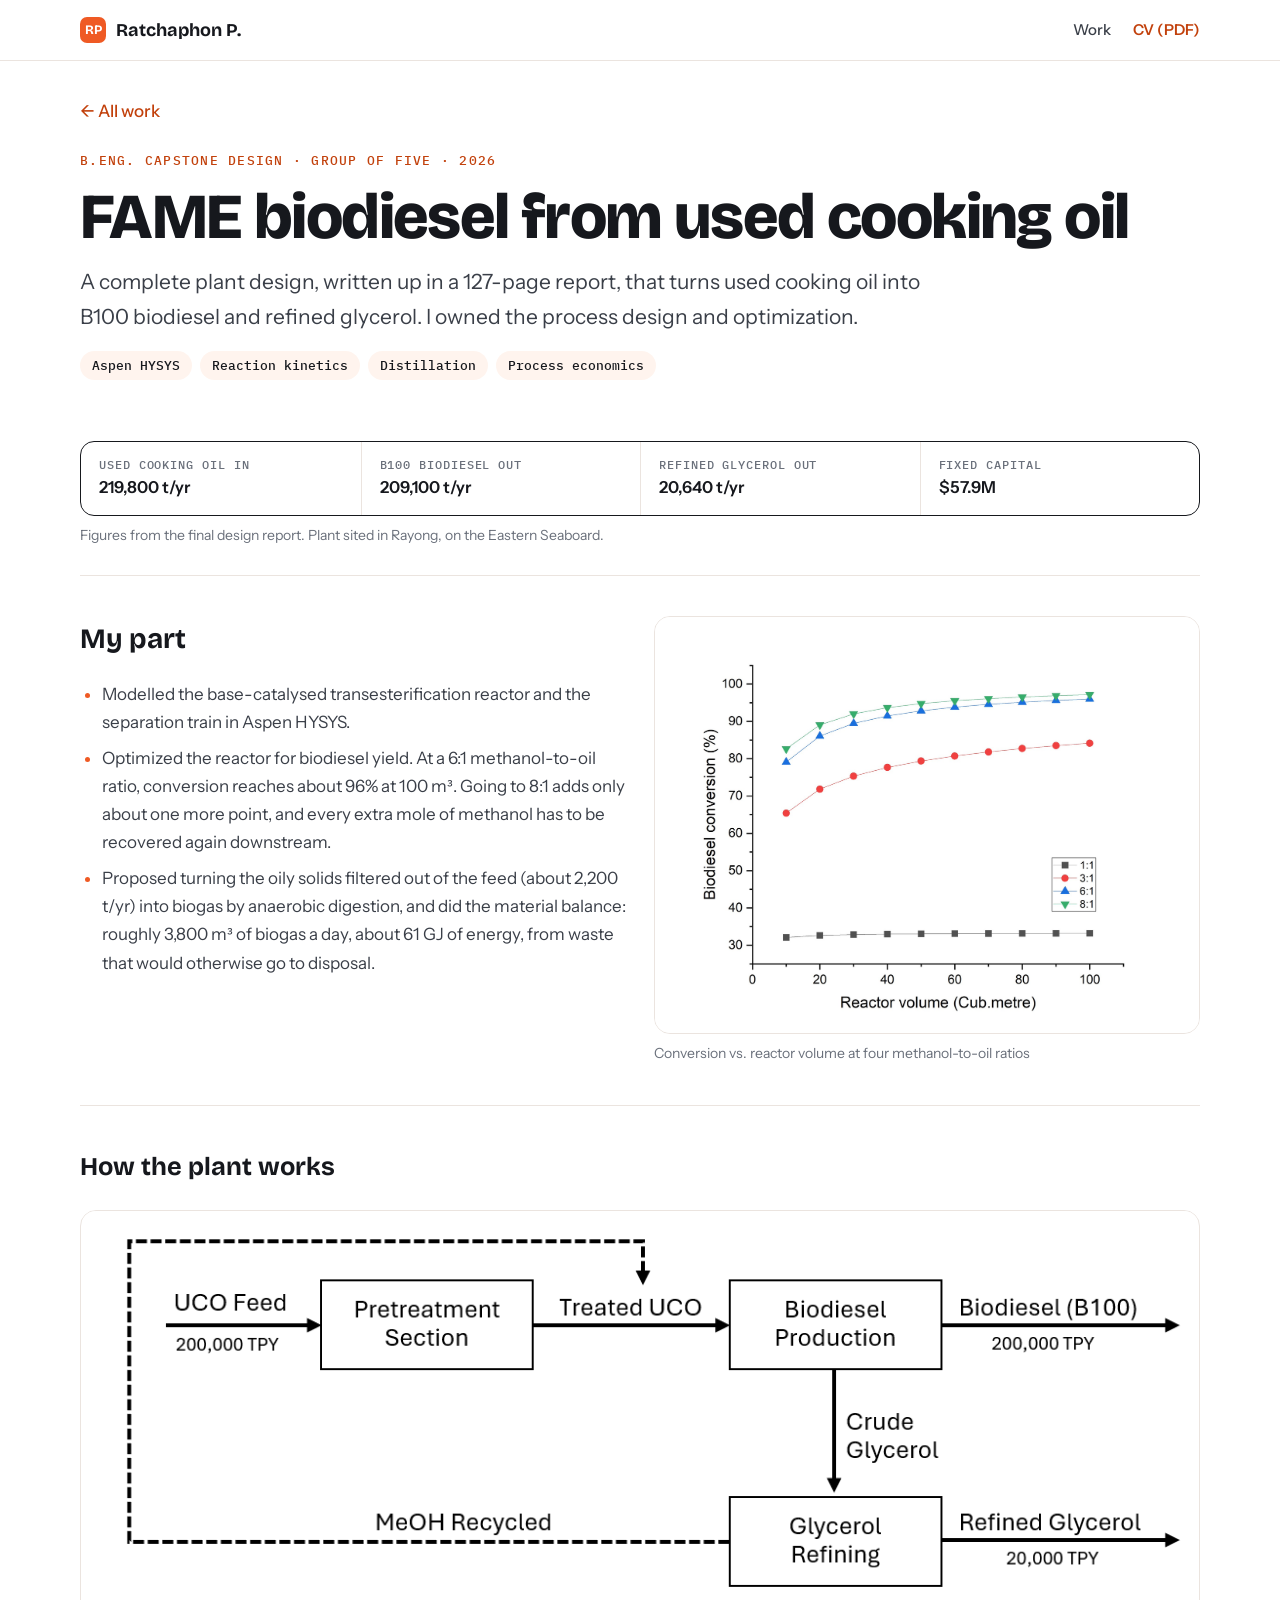
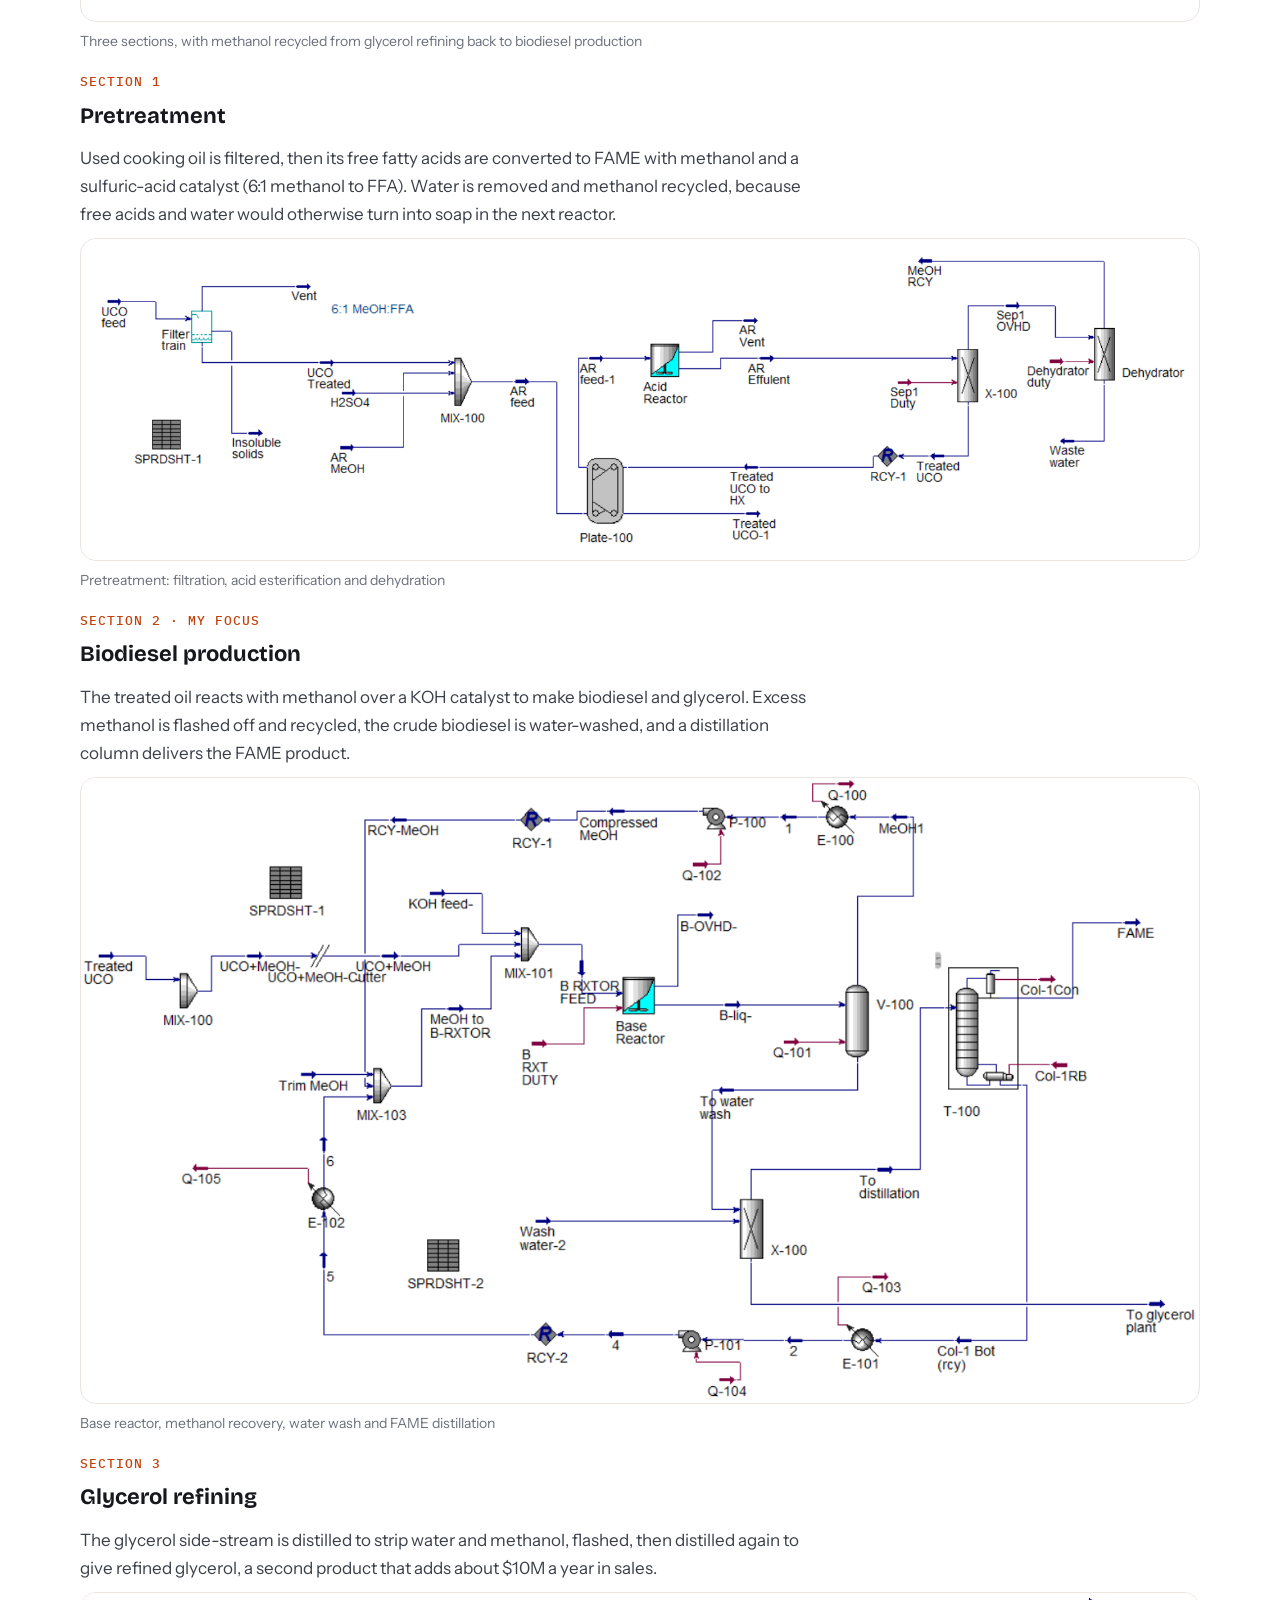
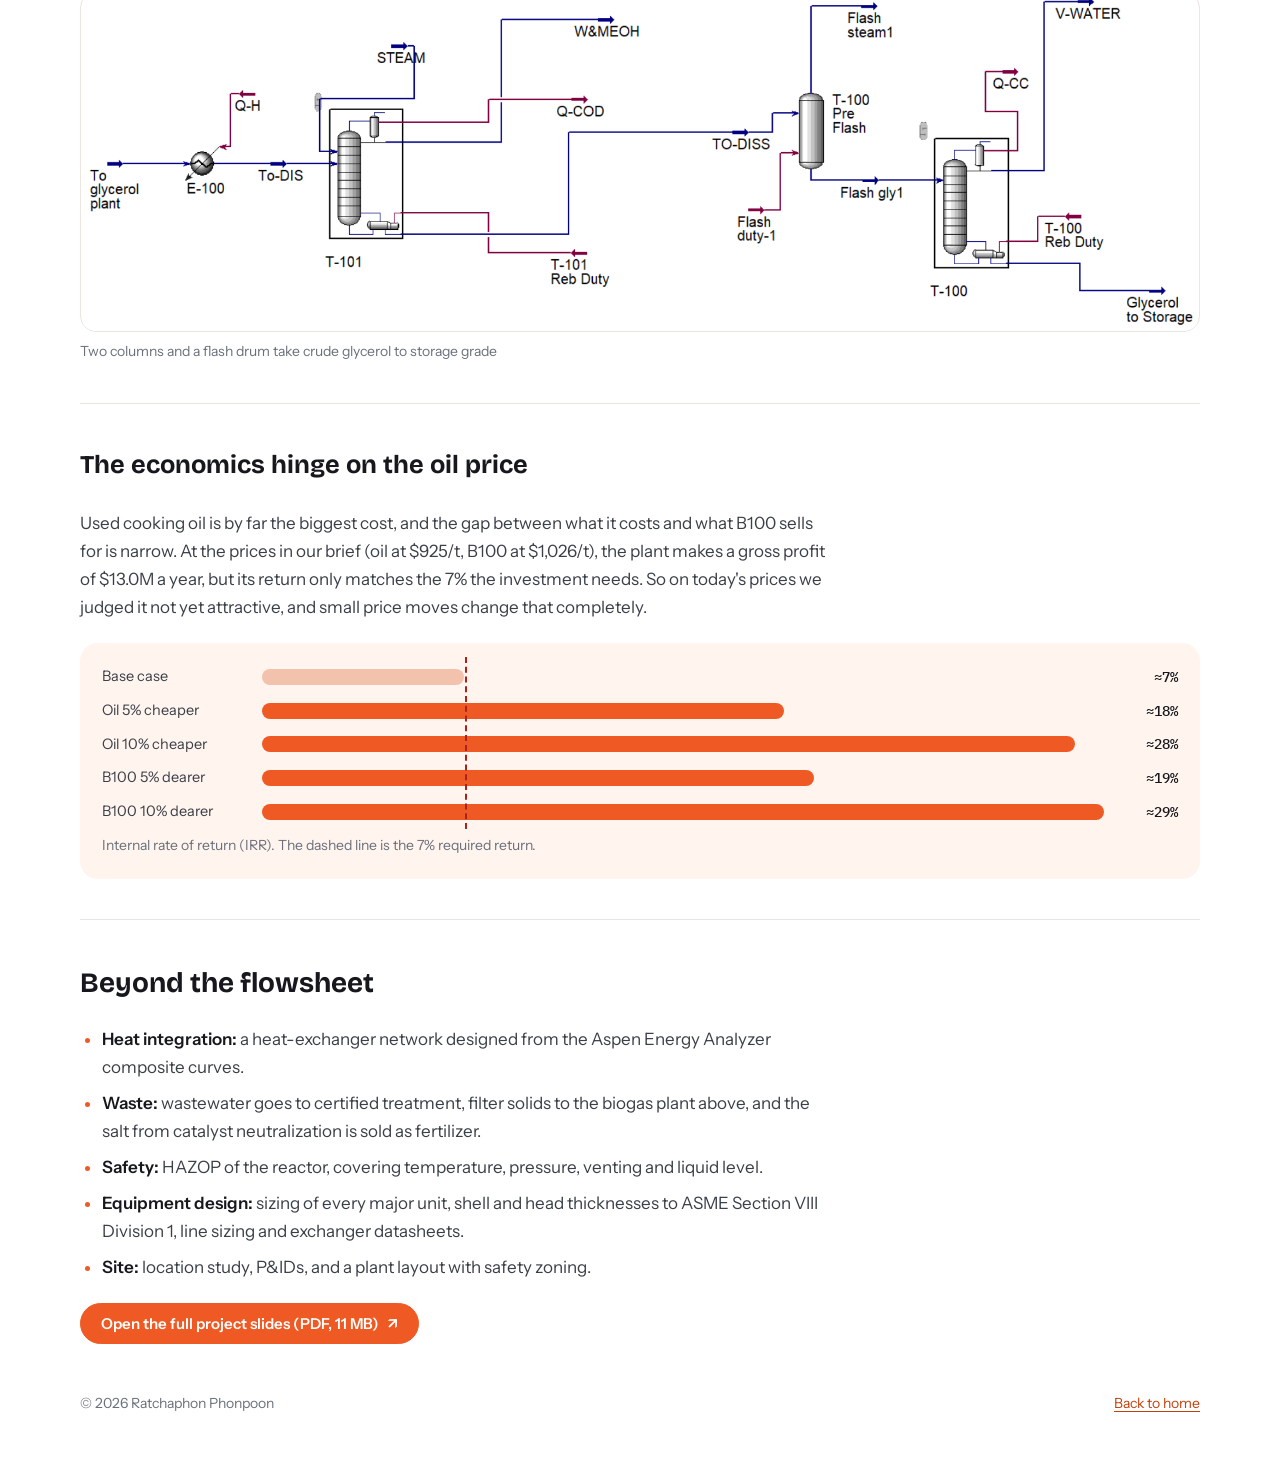
==== work/biodiesel.html @ aa471fcf "Initial portfolio site Static site for ratchapoom.com: home page, five project pages, browser-only d" ====
<!doctype html>
<html lang="en">
<head>
<meta charset="utf-8">
<meta name="viewport" content="width=device-width, initial-scale=1, viewport-fit=cover">
<title>FAME Biodiesel · Ratchaphon Phonpoon</title>
<link rel="preconnect" href="https://fonts.googleapis.com">
<link rel="preconnect" href="https://fonts.gstatic.com" crossorigin>
<link rel="stylesheet" href="https://fonts.googleapis.com/css2?family=Bricolage+Grotesque:opsz,wght@12..96,600;12..96,700;12..96,800&family=Instrument+Sans:wght@400;500;600&family=IBM+Plex+Mono:wght@500&family=Kalam&family=Anuphan:wght@400;600&display=swap">
<link rel="stylesheet" href="../style.css?v=3">
<style>
.two { display: grid; grid-template-columns: 1fr 1fr; gap: 28px; align-items: start; }
@media (max-width: 860px) { .two { grid-template-columns: 1fr; } }
.price { display: grid; grid-template-columns: 1fr 1fr; gap: 16px; }
@media (max-width: 560px) { .price { grid-template-columns: 1fr; } }
.case { border-radius: 18px; padding: 20px 22px; display: grid; gap: 6px; }
.case.loss { background: #fdecea; }
.case.win { background: var(--tint); }
.case p.k { font: 500 12px/1.2 var(--mono); letter-spacing: .08em; text-transform: uppercase; color: var(--muted); }
.case p.v { font: 800 34px/1.1 var(--display); letter-spacing: -.01em; }
.case.loss p.v { color: #a8231a; }
.case.win p.v { color: var(--orange-ink); }
.step { display: grid; gap: 10px; }
.step h3 { font-size: 22px; font-weight: 700; }
.step .n { font: 500 12.5px/1 var(--mono); color: var(--orange-ink); letter-spacing: .08em; text-transform: uppercase; }
.irr { position: relative; display: grid; gap: 10px; --lab: 150px; --val: 64px; background: var(--tint); border-radius: 18px; padding: 22px; }
.irr .row { display: grid; grid-template-columns: var(--lab) 1fr var(--val); gap: 10px; align-items: center; font-size: 14.5px; }
.irr i { display: block; height: 16px; border-radius: 8px; background: #f3c2ad; }
.irr .up i { background: var(--orange); }
.irr b { font: 500 14px var(--mono); color: var(--ink); text-align: right; }
.irr .hurdle { position: absolute; top: 14px; bottom: 50px; border-left: 2px dashed #a8231a; }
@media (max-width: 560px) { .irr { --lab: 108px; --val: 48px; } .irr .row { font-size: 13px; } }
</style>
</head>
<body>
<header class="top"><div class="wrap"><a class="brand" href="../index.html"><i>RP</i>Ratchaphon P.</a><nav><a href="../index.html#work">Work</a><a class="cv" href="../Ratchaphon_Resume.pdf" target="_blank" rel="noopener">CV (PDF)</a></nav></div></header>
<main class="wrap">
  <a class="back" href="../index.html#work">All work</a>
  <div class="page-head">
    <p class="eyebrow">B.Eng. Capstone Design · Group of five · 2026</p>
    <h1>FAME biodiesel from used cooking oil</h1>
    <p class="lede">A complete plant design, written up in a 127-page report, that turns used cooking oil into B100 biodiesel and refined glycerol. I owned the process design and optimization.</p>
    <div class="meta"><span>Aspen HYSYS</span><span>Reaction kinetics</span><span>Distillation</span><span>Process economics</span></div>
  </div>

  <dl class="facts" style="margin-bottom:8px">
    <div><dt>Used cooking oil in</dt><dd>219,800 t/yr</dd></div>
    <div><dt>B100 biodiesel out</dt><dd>209,100 t/yr</dd></div>
    <div><dt>Refined glycerol out</dt><dd>20,640 t/yr</dd></div>
    <div><dt>Fixed capital</dt><dd>$57.9M</dd></div>
  </dl>
  <p class="note" style="margin-bottom:28px">Figures from the final design report. Plant sited in Rayong, on the Eastern Seaboard.</p>

  <div class="block">
    <div class="two">
      <div class="prose">
        <h2 style="margin-top:0">My part</h2>
        <ul>
          <li>Modelled the base-catalysed transesterification reactor and the separation train in Aspen HYSYS.</li>
          <li>Optimized the reactor for biodiesel yield. At a 6:1 methanol-to-oil ratio, conversion reaches about 96% at 100 m³. Going to 8:1 adds only about one more point, and every extra mole of methanol has to be recovered again downstream.</li>
          <li>Proposed turning the oily solids filtered out of the feed (about 2,200 t/yr) into biogas by anaerobic digestion, and did the material balance: roughly 3,800 m³ of biogas a day, about 61 GJ of energy, from waste that would otherwise go to disposal.</li>
        </ul>
      </div>
    <figure class="fig"><div class="slot" style="aspect-ratio:1404/1075;background:#fff"><img src="../assets/b100-reactor.png" alt="Biodiesel conversion against reactor volume for methanol-to-oil ratios of 1:1, 3:1, 6:1 and 8:1" style="object-fit:contain" onerror="this.remove()"></div><figcaption>Conversion vs. reactor volume at four methanol-to-oil ratios</figcaption></figure>
    </div>
  </div>

  <div class="block">
    <h2>How the plant works</h2>
    <figure class="fig"><div class="slot" style="aspect-ratio:1142/420;background:#fff"><img src="../assets/b100-overview.png" alt="Block diagram: used cooking oil to pretreatment, biodiesel production and glycerol refining, with methanol recycled" style="object-fit:contain" onerror="this.remove()"></div><figcaption>Three sections, with methanol recycled from glycerol refining back to biodiesel production</figcaption></figure>

    <div class="step">
      <p class="n">Section 1</p>
      <h3>Pretreatment</h3>
      <p style="max-width:68ch">Used cooking oil is filtered, then its free fatty acids are converted to FAME with methanol and a sulfuric-acid catalyst (6:1 methanol to FFA). Water is removed and methanol recycled, because free acids and water would otherwise turn into soap in the next reactor.</p>
    <figure class="fig"><div class="slot" style="aspect-ratio:1836/529;background:#fff"><img src="../assets/b100-pretreatment.png" alt="Aspen HYSYS flowsheet of the pretreatment section" style="object-fit:contain" onerror="this.remove()"></div><figcaption>Pretreatment: filtration, acid esterification and dehydration</figcaption></figure>
    </div>
    <div class="step">
      <p class="n">Section 2 · my focus</p>
      <h3>Biodiesel production</h3>
      <p style="max-width:68ch">The treated oil reacts with methanol over a KOH catalyst to make biodiesel and glycerol. Excess methanol is flashed off and recycled, the crude biodiesel is water-washed, and a distillation column delivers the FAME product.</p>
    <figure class="fig"><div class="slot" style="aspect-ratio:1388/777;background:#fff"><img src="../assets/b100-biodiesel.png" alt="Aspen HYSYS flowsheet of the biodiesel section" style="object-fit:contain" onerror="this.remove()"></div><figcaption>Base reactor, methanol recovery, water wash and FAME distillation</figcaption></figure>
    </div>
    <div class="step">
      <p class="n">Section 3</p>
      <h3>Glycerol refining</h3>
      <p style="max-width:68ch">The glycerol side-stream is distilled to strip water and methanol, flashed, then distilled again to give refined glycerol, a second product that adds about $10M a year in sales.</p>
    <figure class="fig"><div class="slot" style="aspect-ratio:1746/531;background:#fff"><img src="../assets/b100-glycerol.png" alt="Aspen HYSYS flowsheet of the glycerol refining section" style="object-fit:contain" onerror="this.remove()"></div><figcaption>Two columns and a flash drum take crude glycerol to storage grade</figcaption></figure>
    </div>
  </div>

  <div class="block">
    <h2>The economics hinge on the oil price</h2>
    <p style="max-width:68ch">Used cooking oil is by far the biggest cost, and the gap between what it costs and what B100 sells for is narrow. At the prices in our brief (oil at $925/t, B100 at $1,026/t), the plant makes a gross profit of $13.0M a year, but its return only matches the 7% the investment needs. So on today's prices we judged it not yet attractive, and small price moves change that completely.</p>
    <div class="irr">
      <div class="row"><span>Base case</span><i style="width:24%"></i><b>≈7%</b></div>
      <div class="row up"><span>Oil 5% cheaper</span><i style="width:62%"></i><b>≈18%</b></div>
      <div class="row up"><span>Oil 10% cheaper</span><i style="width:96.5%"></i><b>≈28%</b></div>
      <div class="row up"><span>B100 5% dearer</span><i style="width:65.5%"></i><b>≈19%</b></div>
      <div class="row up"><span>B100 10% dearer</span><i style="width:100%"></i><b>≈29%</b></div>
      <p class="note">Internal rate of return (IRR). The dashed line is the 7% required return.</p>
      <div class="hurdle" style="left:calc(22px + var(--lab) + 10px + (100% - 64px - var(--lab) - var(--val)) * .241)"></div>
    </div>
  </div>

  <div class="block">
    <div class="prose">
      <h2 style="margin-top:0">Beyond the flowsheet</h2>
      <ul>
        <li><strong>Heat integration:</strong> a heat-exchanger network designed from the Aspen Energy Analyzer composite curves.</li>
        <li><strong>Waste:</strong> wastewater goes to certified treatment, filter solids to the biogas plant above, and the salt from catalyst neutralization is sold as fertilizer.</li>
        <li><strong>Safety:</strong> HAZOP of the reactor, covering temperature, pressure, venting and liquid level.</li>
        <li><strong>Equipment design:</strong> sizing of every major unit, shell and head thicknesses to ASME Section VIII Division 1, line sizing and exchanger datasheets.</li>
        <li><strong>Site:</strong> location study, P&amp;IDs, and a plant layout with safety zoning.</li>
      </ul>
    </div>
    <div class="actions"><a class="btn primary arrow" href="../assets/b100-slides.pdf" target="_blank" rel="noopener">Open the full project slides (PDF, 11 MB) </a></div>
  </div>
</main>
<footer class="wrap"><span>© 2026 Ratchaphon Phonpoon</span><a href="../index.html">Back to home</a></footer>
</body>
</html>
---- style.css ----
/* Ratchaphon Phonpoon — portfolio. KMUTT orange on white (light only for now). */
:root {
  --bg: #ffffff;
  --tint: #fff4ee;          /* orange-tinted panel */
  --tint-2: #ffe8dc;
  --ink: #16181d;
  --body: #3a3f48;
  --muted: #6a707b;
  --rule: #ebe4df;
  --orange: #ef5a24;        /* KMUTT orange: fills, strokes, large type */
  --orange-ink: #c2410c;    /* orange that passes contrast for small text */
  --navy: #0f1724;
  --red-pen: #d6281e;       /* redline annotations */
  --display: "Bricolage Grotesque", "Segoe UI", system-ui, sans-serif;
  --sans: "Instrument Sans", "Anuphan", system-ui, -apple-system, "Segoe UI", sans-serif;
  --mono: "IBM Plex Mono", ui-monospace, Consolas, monospace;
  --hand: "Kalam", "Comic Sans MS", cursive;
  color-scheme: light;
}
* { box-sizing: border-box; }
html { scroll-behavior: smooth; }
@media (prefers-reduced-motion: reduce) { html { scroll-behavior: auto; } * { transition: none !important; } }
body { margin: 0; background: var(--bg); color: var(--body); font: 17px/1.65 var(--sans); padding-inline: 20px; }
.wrap { max-width: 1120px; margin-inline: auto; }
.narrow { max-width: 760px; }
h1, h2, h3 { color: var(--ink); margin: 0; text-wrap: balance; font-family: var(--display); }
p { margin: 0; }
a { color: var(--orange-ink); text-underline-offset: 3px; }
a:focus-visible, button:focus-visible, input:focus-visible, summary:focus-visible { outline: 2.5px solid var(--orange); outline-offset: 3px; border-radius: 3px; }
img { max-width: 100%; display: block; }
strong { color: var(--ink); font-weight: 600; }

/* ---------- top bar ---------- */
.top { position: sticky; top: env(safe-area-inset-top, 0px); z-index: 20; background: rgba(255,255,255,.92); backdrop-filter: blur(10px); border-bottom: 1px solid var(--rule); margin-inline: -20px; padding-inline: 20px; }
.top .wrap { display: flex; align-items: center; justify-content: space-between; gap: 16px; height: 60px; }
.brand { display: flex; align-items: center; gap: 10px; font: 700 18px/1 var(--display); color: var(--ink); text-decoration: none; white-space: nowrap; }
.brand i { width: 26px; height: 26px; border-radius: 7px; background: var(--orange); color: #fff; display: grid; place-items: center; font: 700 13px/1 var(--display); font-style: normal; }
.top nav { display: flex; gap: 22px; font-size: 15px; font-weight: 500; }
.top nav a { color: var(--body); text-decoration: none; white-space: nowrap; }
.top nav a:hover { color: var(--orange-ink); }
.top nav .cv { color: var(--orange-ink); font-weight: 600; }
@media (max-width: 760px) {
  .top .wrap { flex-wrap: wrap; height: auto; padding-block: 10px 0; row-gap: 4px; }
  .top nav { order: 3; width: 100%; flex-wrap: wrap; gap: 4px 18px; padding-block: 4px 10px; font-size: 14.5px; }
  .section { scroll-margin-top: 100px; }
}

/* ---------- shared bits ---------- */
.eyebrow { font: 500 12.5px/1.2 var(--mono); letter-spacing: .1em; text-transform: uppercase; color: var(--orange-ink); }
.btn { display: inline-flex; align-items: center; gap: 8px; padding: 12px 20px; border-radius: 999px; font: 600 15px/1 var(--sans); text-decoration: none; border: 1.5px solid var(--ink); color: var(--ink); background: #fff; cursor: pointer; transition: transform .15s ease, background .15s ease; }
.btn:hover { transform: translateY(-1px); }
.btn.primary { background: var(--orange); border-color: var(--orange); color: #fff; }
.btn.primary:hover { background: #e14d18; }
.actions { display: flex; flex-wrap: wrap; gap: 12px; }
.arrow::after { content: "↗"; font-family: var(--sans); }
.redline { font: 400 21px/1.2 var(--hand); color: var(--red-pen); }
.todo { font: 400 16px/1.4 var(--hand); color: var(--red-pen); border: 1.5px dashed var(--red-pen); border-radius: 6px; padding: 4px 10px; display: inline-block; }
.section { padding-block: 88px; border-top: 1px solid var(--rule); scroll-margin-top: 60px; }
.section-head { display: grid; gap: 10px; margin-bottom: 44px; max-width: 640px; }
.section-head h2 { font-size: clamp(30px, 4.4vw, 44px); font-weight: 700; line-height: 1.08; letter-spacing: -.015em; }

/* photo slot: shows its label until the image file exists */
.slot { position: relative; background: var(--tint); border: 1.5px dashed #f2b69c; border-radius: 16px; overflow: hidden; display: grid; place-items: center; text-align: center; color: var(--orange-ink); font: 500 13px/1.4 var(--mono); padding: 12px; }
.slot img { position: absolute; inset: 0; width: 100%; height: 100%; object-fit: cover; }
.slot:has(img) { border-style: solid; border-color: var(--rule); }

/* ---------- home: hero ---------- */
.hero { display: grid; grid-template-columns: 1.25fr .75fr; gap: 56px; align-items: center; padding-block: 72px 64px; }
@media (max-width: 860px) { .hero { grid-template-columns: 1fr; gap: 36px; padding-block: 48px; } }
.hero h1 { font-size: clamp(46px, 7.4vw, 88px); font-weight: 800; line-height: .98; letter-spacing: -.03em; margin-top: 8px; }
.hero h1 .dot { color: var(--orange); }
.nick { display: flex; align-items: center; gap: 8px; transform: rotate(-2deg); transform-origin: left; }
.nick svg { flex: none; }
.hero .intro { font-size: clamp(18px, 2vw, 20px); max-width: 58ch; margin-top: 22px; }
.hero .actions { margin-top: 30px; }
.portrait img { object-position: center 20%; }
.portrait { aspect-ratio: 4 / 5; border-radius: 28px 28px 28px 120px; box-shadow: 14px 14px 0 var(--orange); }
@media (max-width: 860px) {
  /* phones & tablets: photo sits beside the name instead of under the intro */
  .hero { grid-template-columns: 1fr auto; grid-template-areas: "nick nick" "name photo" "intro intro" "act act"; column-gap: 16px; row-gap: 0; align-items: center; }
  .hero > div:first-child { display: contents; }
  .hero .nick { grid-area: nick; margin-bottom: 6px; }
  .hero h1 { grid-area: name; margin-top: 0; font-size: clamp(30px, 8.4vw, 64px); }
  .hero .intro { grid-area: intro; }
  .hero .actions { grid-area: act; }
  .portrait { grid-area: photo; width: clamp(96px, 27vw, 210px); border-radius: 16px 16px 16px 44px; box-shadow: 7px 7px 0 var(--orange); margin-right: 7px; font-size: 10px; }
}

.facts { display: grid; grid-template-columns: repeat(4, 1fr); border: 1.5px solid var(--ink); border-radius: 14px; overflow: hidden; margin-bottom: 72px; }
.facts div { padding: 16px 18px; border-left: 1px solid var(--rule); }
.facts div:first-child { border-left: 0; }
.facts dt { font: 500 11.5px/1.2 var(--mono); letter-spacing: .08em; text-transform: uppercase; color: var(--muted); }
.facts dd { margin: 6px 0 0; font: 600 16.5px/1.3 var(--sans); color: var(--ink); }
@media (max-width: 760px) {
  .facts { grid-template-columns: 1fr 1fr; }
  .facts div:nth-child(3) { border-left: 0; }
  .facts div:nth-child(n+3) { border-top: 1px solid var(--rule); }
}

/* ---------- home: work cards ---------- */
.works { display: grid; grid-template-columns: 1fr 1fr; gap: 56px 48px; }
.works .card:nth-child(even) { margin-top: 96px; }
@media (max-width: 760px) { .works { grid-template-columns: 1fr; gap: 48px; } .works .card:nth-child(even) { margin-top: 0; } }
.card { display: grid; gap: 14px; text-decoration: none; color: inherit; }
.card .art { background: var(--tint); border-radius: 22px; aspect-ratio: 16 / 10; display: grid; place-items: center; overflow: hidden; transition: background .2s ease; }
.card:nth-child(4n+1) .art { border-radius: 72px 22px 22px 22px; }
.card:nth-child(4n+2) .art { border-radius: 22px 22px 72px 22px; }
.card:nth-child(4n+3) .art { border-radius: 22px 72px 22px 22px; }
.card .art svg { width: 78%; height: auto; }
.card:hover .art { background: var(--tint-2); }
.card .tag { font: 500 12px/1 var(--mono); letter-spacing: .08em; text-transform: uppercase; color: var(--muted); margin-top: 6px; }
.card h3 { font-size: clamp(24px, 2.6vw, 30px); font-weight: 600; line-height: 1.15; }
.card h3::after { content: " ↗"; color: var(--orange); font-family: var(--sans); font-size: .8em; }
.card p { max-width: 50ch; }
.card:hover h3 { color: var(--orange-ink); }
/* line-art strokes */
.art .s { fill: none; stroke: var(--orange); stroke-width: 2.2; stroke-linecap: round; stroke-linejoin: round; }
.art .t { fill: none; stroke: #f3a888; stroke-width: 1.6; }
.art .f { fill: var(--orange); }
.art .w { fill: #fff; stroke: var(--orange); stroke-width: 2.2; }
.art text { font: 600 12px var(--mono); fill: var(--orange-ink); }

/* ---------- activities ---------- */
.acts { display: grid; grid-template-columns: repeat(3, 1fr); gap: 28px; }
@media (max-width: 860px) { .acts { grid-template-columns: 1fr; } .act { max-width: 460px; } }
.act { display: grid; gap: 12px; align-content: start; }
.act .slot { aspect-ratio: 4 / 5; }
.act .when { font: 500 12.5px/1 var(--mono); color: var(--muted); }
.act h3 { font-size: 21px; font-weight: 600; }

/* ---------- about / cv snapshot ---------- */
.about { display: grid; grid-template-columns: 1fr 1fr; gap: 48px; }
@media (max-width: 760px) { .about { grid-template-columns: 1fr; } }
.about h3 { font: 500 12.5px/1.2 var(--mono); letter-spacing: .1em; text-transform: uppercase; color: var(--muted); margin-bottom: 14px; }
.entry { padding-block: 14px; border-top: 1px solid var(--rule); display: grid; gap: 2px; }
.entry b { color: var(--ink); font-weight: 600; }
.entry span { color: var(--muted); font-size: 15px; }
.chips { display: flex; flex-wrap: wrap; gap: 8px; }
.chips span { background: var(--tint); color: var(--ink); border-radius: 999px; padding: 6px 12px; font-size: 14.5px; }

/* ---------- contact / footer ---------- */
.contact { background: var(--orange); color: #fff; border-radius: 32px 32px 32px 110px; padding: 56px clamp(24px, 5vw, 64px); display: grid; gap: 18px; margin-block: 24px 40px; }
.contact h2 { color: #fff; font-size: clamp(30px, 4.6vw, 48px); font-weight: 700; line-height: 1.05; letter-spacing: -.02em; }
.contact p { max-width: 55ch; font-size: 18px; }
.contact .actions a { border-color: #fff; }
.contact .btn.light { background: #fff; color: var(--orange-ink); }
.contact .btn.ghost { background: transparent; color: #fff; }
.contact .mail { font: 500 17px/1.4 var(--mono); color: #fff; user-select: all; overflow-wrap: anywhere; }
footer { padding-block: 8px 48px; font-size: 14px; color: var(--muted); display: flex; flex-wrap: wrap; justify-content: space-between; gap: 8px; }

/* ---------- detail pages ---------- */
.back { display: inline-block; margin-top: 36px; font-weight: 500; text-decoration: none; }
.back::before { content: "← "; }
.page-head { padding-block: 28px 44px; display: grid; gap: 16px; }
.page-head h1 { font-size: clamp(38px, 6vw, 64px); font-weight: 800; line-height: 1.02; letter-spacing: -.025em; }
.page-head .lede { font-size: clamp(18px, 2vw, 21px); max-width: 60ch; }
.meta { display: flex; flex-wrap: wrap; gap: 8px; }
.meta span { font: 500 13px/1 var(--mono); background: var(--tint); color: var(--ink); padding: 8px 12px; border-radius: 999px; }
.prose { display: grid; gap: 18px; max-width: 68ch; }
.prose h2 { font-size: 28px; font-weight: 700; margin-top: 28px; }
.prose ul { margin: 0; padding-left: 22px; display: grid; gap: 8px; }
.prose li::marker { color: var(--orange); }
.block { padding-block: 40px; border-top: 1px solid var(--rule); display: grid; gap: 22px; }
.figs { display: grid; grid-template-columns: repeat(auto-fit, minmax(300px, 1fr)); gap: 20px; }
.fig { display: grid; gap: 8px; margin: 0; }
.fig .slot { aspect-ratio: 16 / 10; }
.fig.tall .slot { aspect-ratio: 3 / 4; }
.fig figcaption { font-size: 14px; color: var(--muted); }
.callout { background: var(--tint); border-radius: 18px; padding: 22px 24px; display: grid; gap: 10px; }
.callout h3 { font-size: 20px; font-weight: 600; }
.steps { counter-reset: s; list-style: none; padding: 0; margin: 0; display: grid; gap: 10px; }
.steps li { counter-increment: s; display: grid; grid-template-columns: 32px 1fr; gap: 10px; align-items: start; }
.steps li::before { content: counter(s); width: 28px; height: 28px; border-radius: 50%; background: var(--orange); color: #fff; display: grid; place-items: center; font: 600 14px/1 var(--mono); }
.frame { width: 100%; height: 760px; border: 1.5px solid var(--rule); border-radius: 18px; background: #fff; }
.note { font-size: 14px; color: var(--muted); }
kbd { font: 500 13px var(--mono); background: #fff; border: 1px solid var(--rule); border-bottom-width: 2px; border-radius: 5px; padding: 1px 6px; }
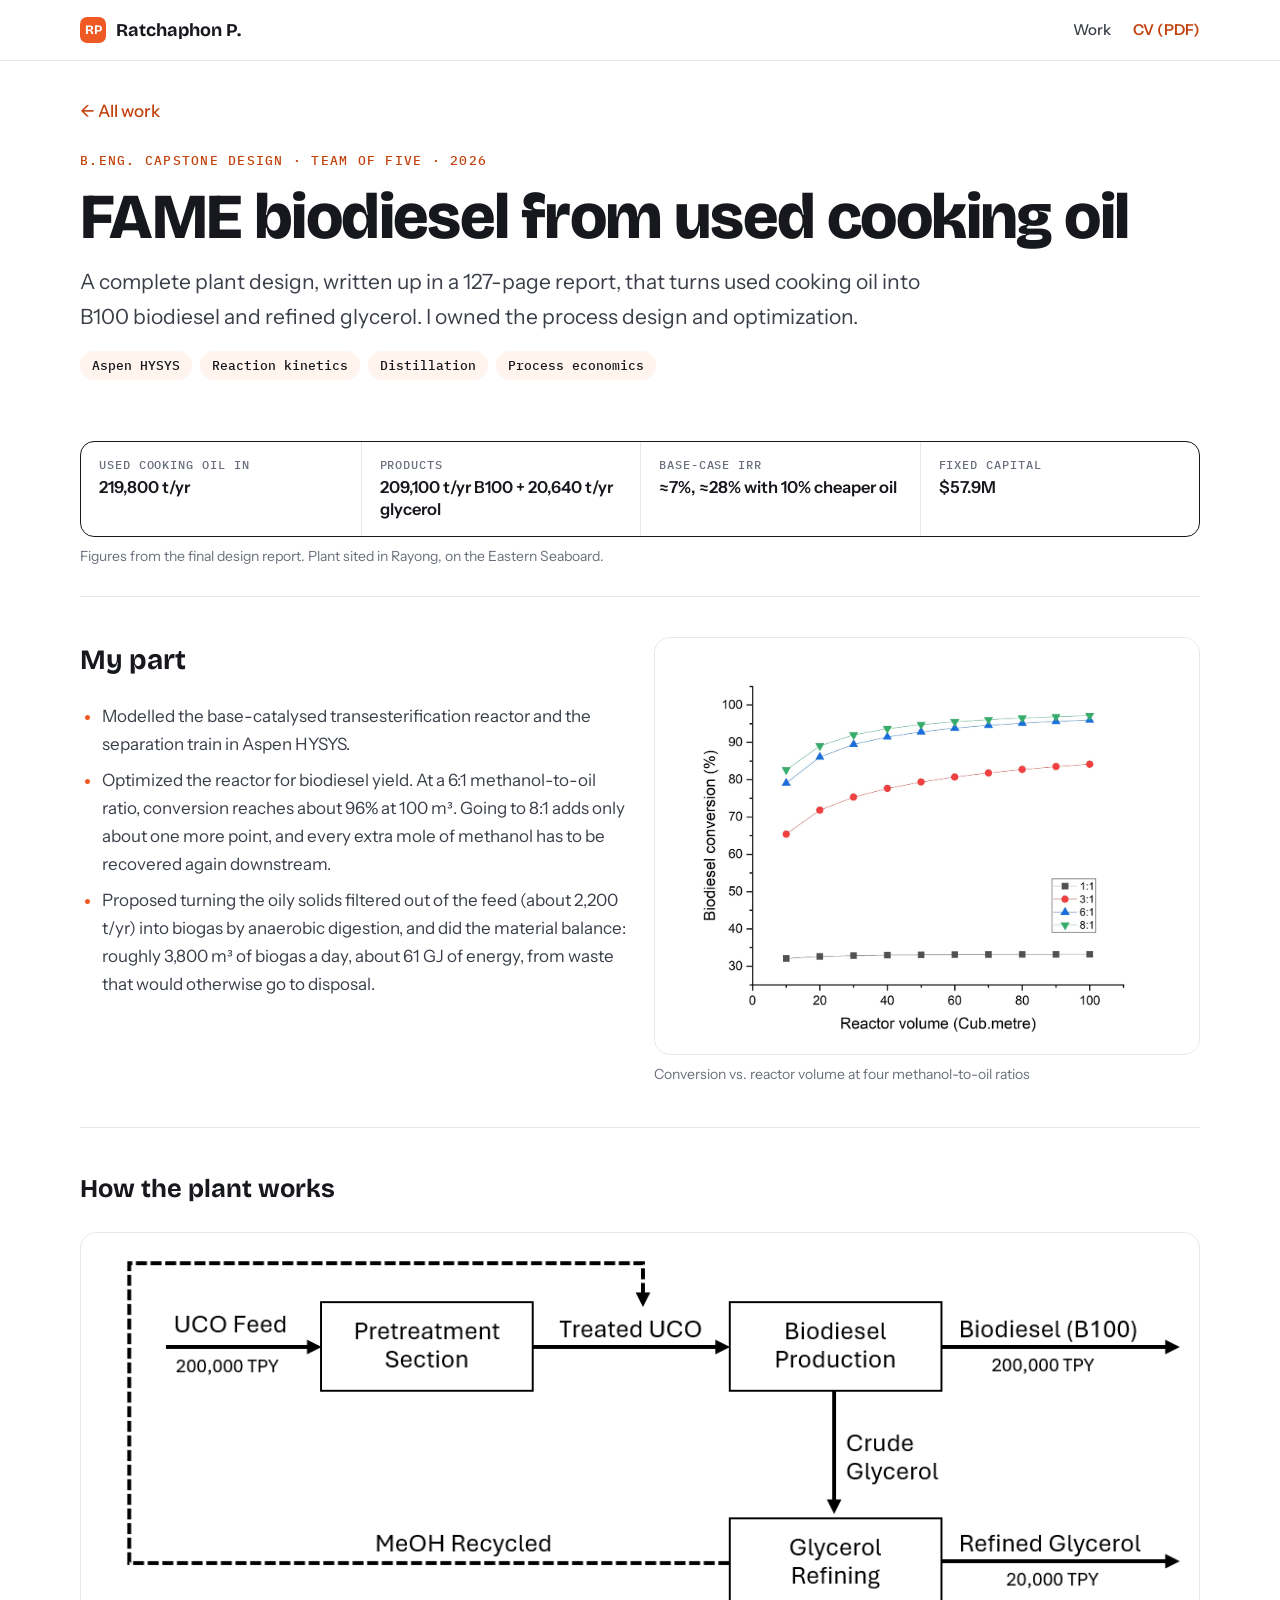
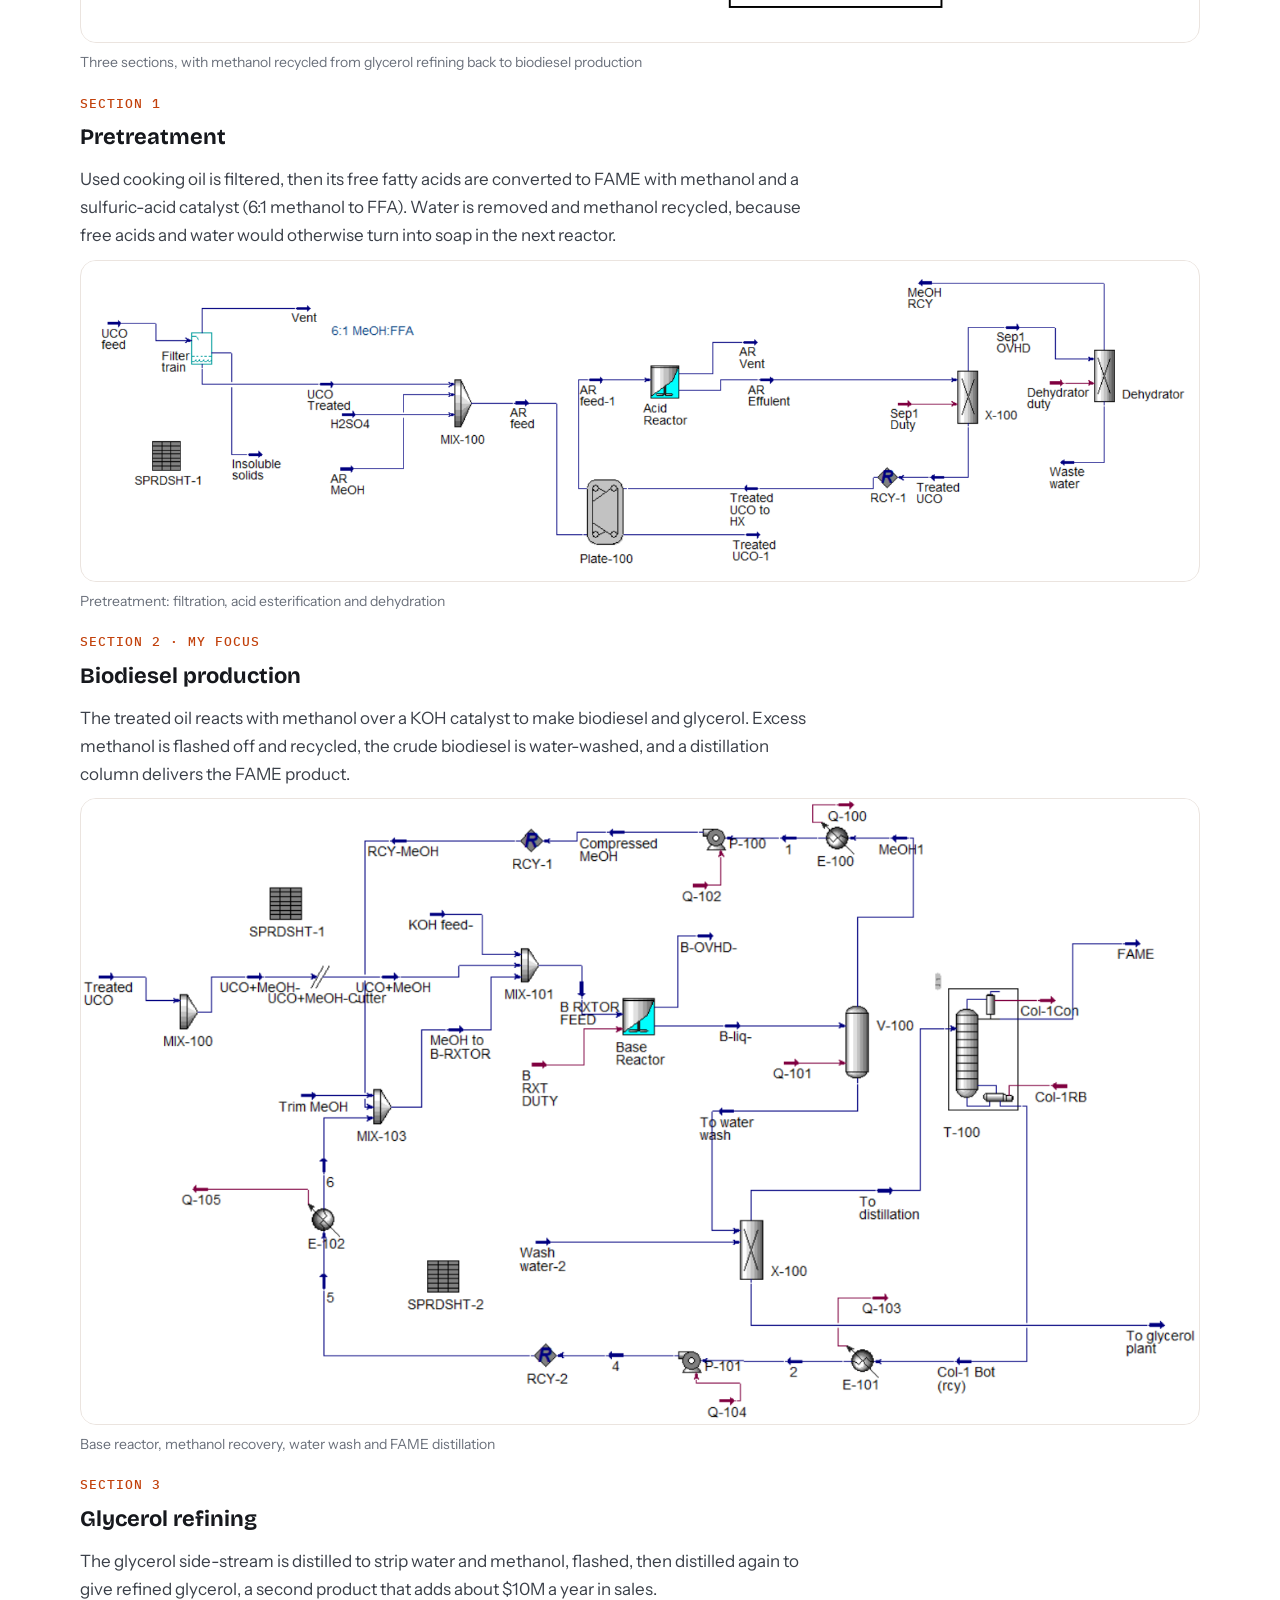
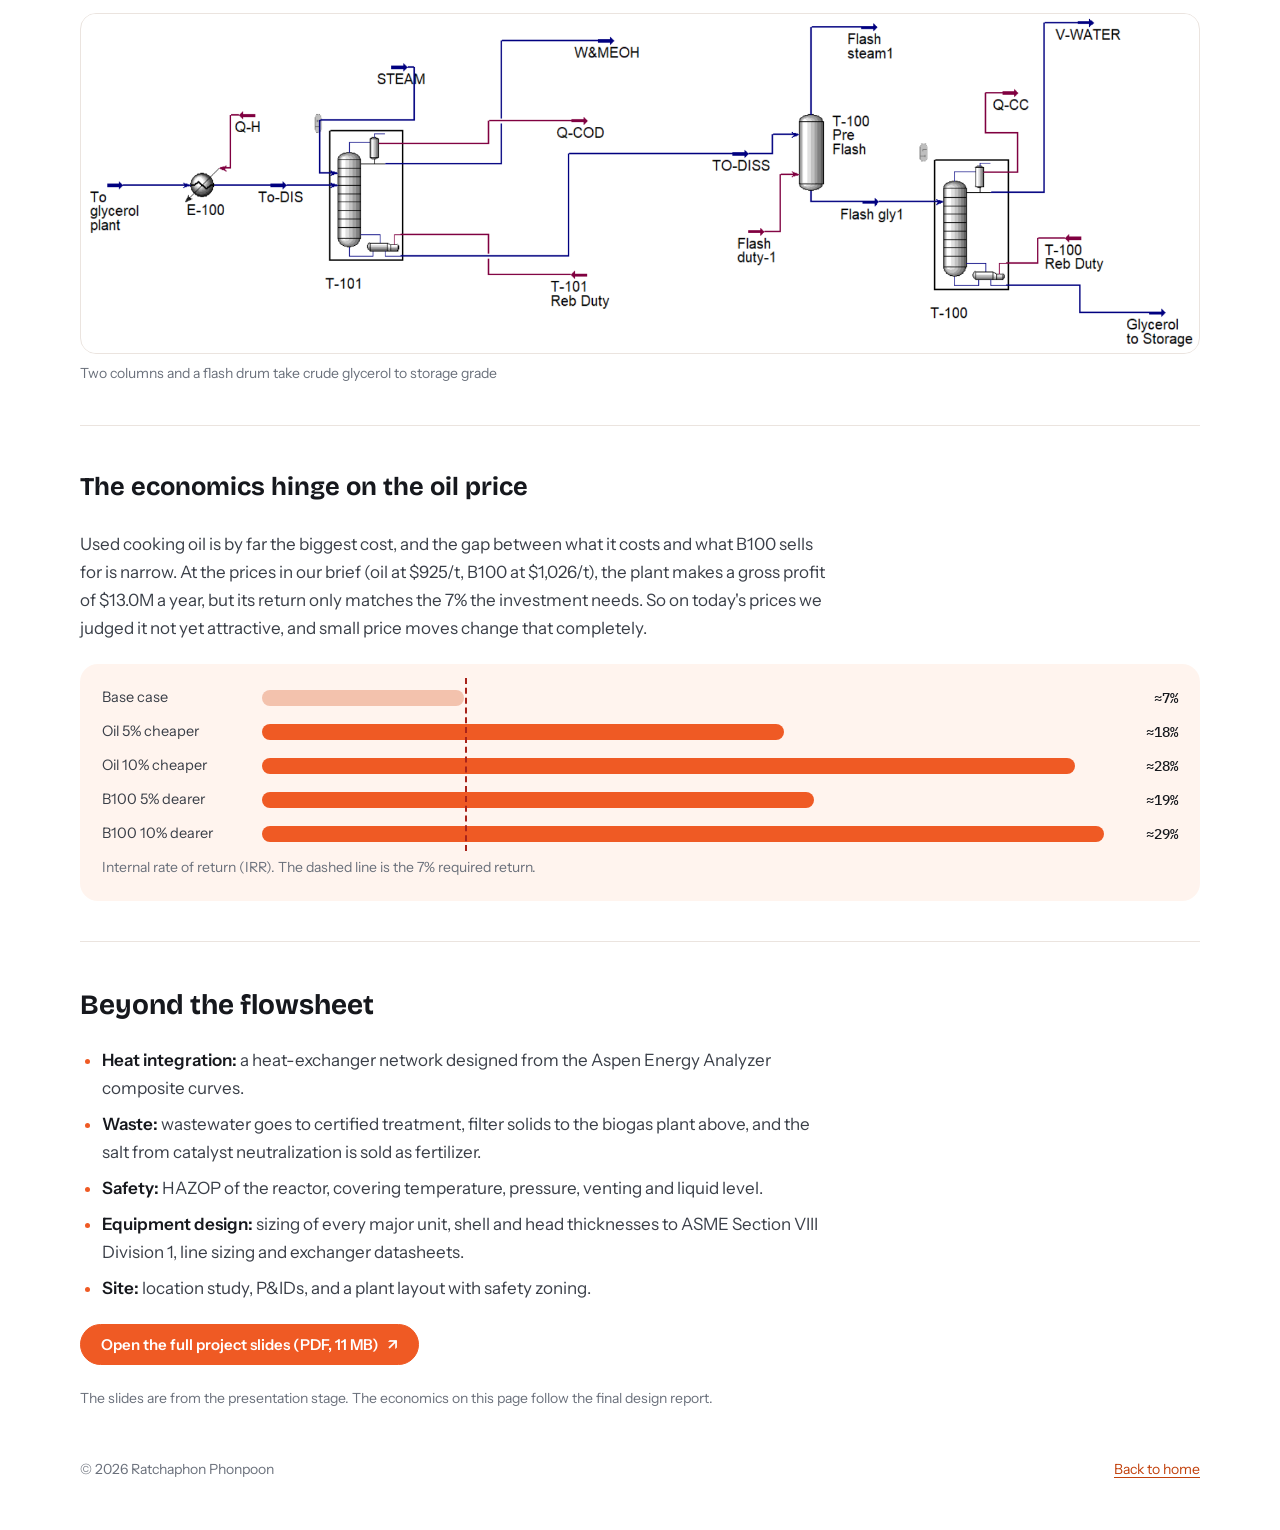
==== commit 9c8192e2: "Align FAME page and card with the corrected CVs Co-Authored-By: Claude Opus 5.5 <noreply@anthropic.c" ====
--- a/work/biodiesel.html
+++ b/work/biodiesel.html
@@ -37,7 +37,7 @@
 <main class="wrap">
   <a class="back" href="../index.html#work">All work</a>
   <div class="page-head">
-    <p class="eyebrow">B.Eng. Capstone Design · Group of five · 2026</p>
+    <p class="eyebrow">B.Eng. Capstone Design · Team of five · 2026</p>
     <h1>FAME biodiesel from used cooking oil</h1>
     <p class="lede">A complete plant design, written up in a 127-page report, that turns used cooking oil into B100 biodiesel and refined glycerol. I owned the process design and optimization.</p>
     <div class="meta"><span>Aspen HYSYS</span><span>Reaction kinetics</span><span>Distillation</span><span>Process economics</span></div>
@@ -45,8 +45,8 @@
 
   <dl class="facts" style="margin-bottom:8px">
     <div><dt>Used cooking oil in</dt><dd>219,800 t/yr</dd></div>
-    <div><dt>B100 biodiesel out</dt><dd>209,100 t/yr</dd></div>
-    <div><dt>Refined glycerol out</dt><dd>20,640 t/yr</dd></div>
+    <div><dt>Products</dt><dd>209,100 t/yr B100 + 20,640 t/yr glycerol</dd></div>
+    <div><dt>Base-case IRR</dt><dd>≈7%, ≈28% with 10% cheaper oil</dd></div>
     <div><dt>Fixed capital</dt><dd>$57.9M</dd></div>
   </dl>
   <p class="note" style="margin-bottom:28px">Figures from the final design report. Plant sited in Rayong, on the Eastern Seaboard.</p>
@@ -115,6 +115,7 @@
       </ul>
     </div>
     <div class="actions"><a class="btn primary arrow" href="../assets/b100-slides.pdf" target="_blank" rel="noopener">Open the full project slides (PDF, 11 MB) </a></div>
+    <p class="note">The slides are from the presentation stage. The economics on this page follow the final design report.</p>
   </div>
 </main>
 <footer class="wrap"><span>© 2026 Ratchaphon Phonpoon</span><a href="../index.html">Back to home</a></footer>
